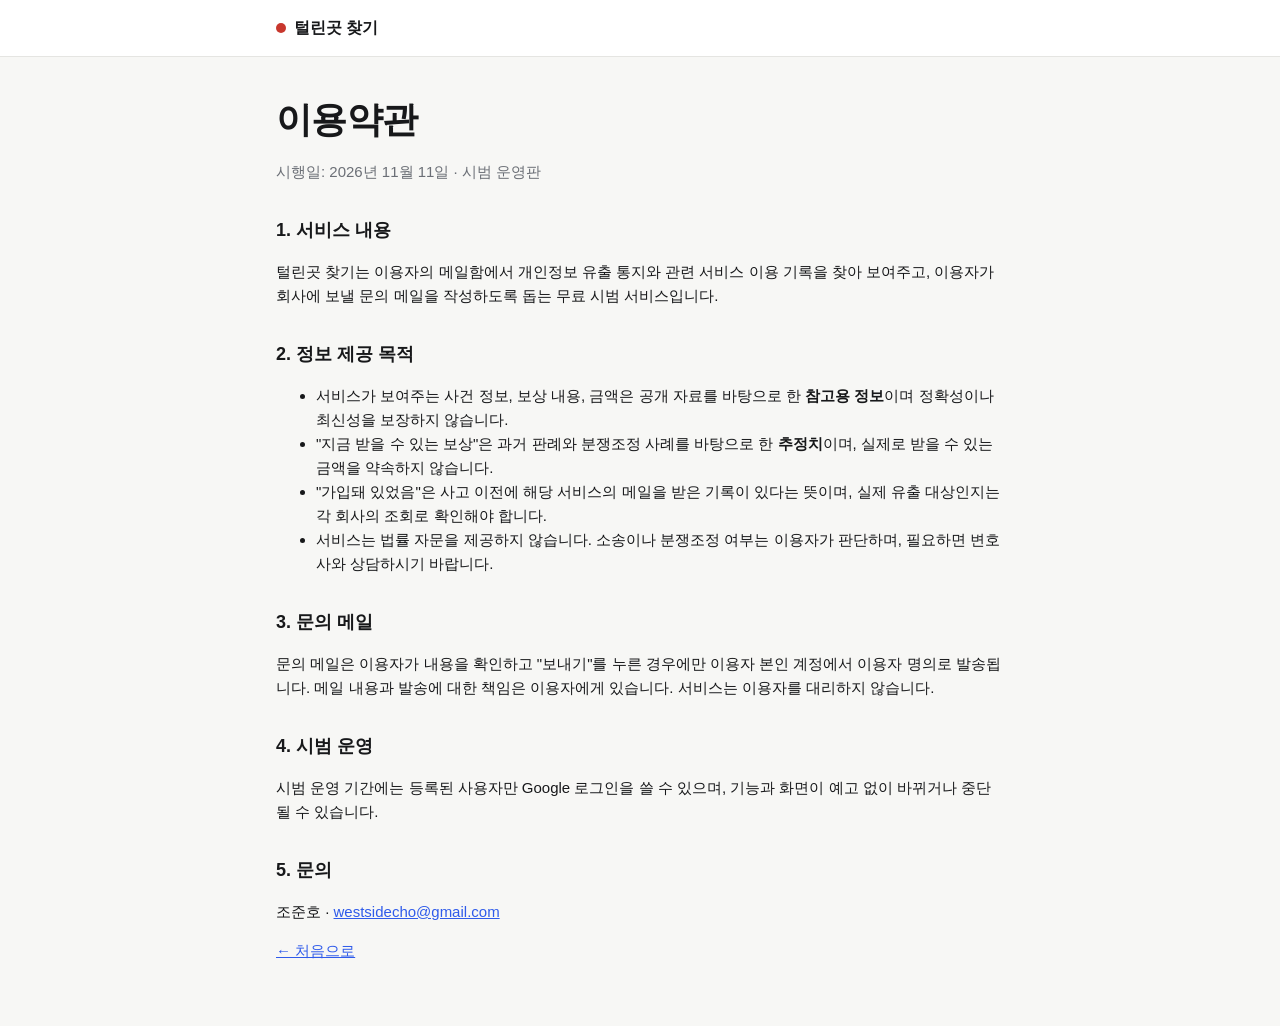
==== terms.html @ cf5280b8 "털린곳 찾기 시범 운영판 Co-Authored-By: Claude Opus 5.5 <noreply@anthropic.com>" ====
<!doctype html>
<html lang="ko">
<head>
  <meta charset="utf-8" />
  <meta name="viewport" content="width=device-width, initial-scale=1" />
  <title>이용약관 · 털린곳 찾기</title>
  <link rel="stylesheet" href="styles.css" />
</head>
<body>
  <header class="top"><div class="wrap top-inner"><a class="brand" href="./"><span class="dot"></span>털린곳 찾기</a></div></header>
  <main class="wrap doc">
    <h1>이용약관</h1>
    <p class="muted">시행일: 2026년 11월 11일 · 시범 운영판</p>

    <h2>1. 서비스 내용</h2>
    <p>털린곳 찾기는 이용자의 메일함에서 개인정보 유출 통지와 관련 서비스 이용 기록을 찾아 보여주고, 이용자가 회사에 보낼 문의 메일을 작성하도록 돕는 무료 시범 서비스입니다.</p>

    <h2>2. 정보 제공 목적</h2>
    <ul>
      <li>서비스가 보여주는 사건 정보, 보상 내용, 금액은 공개 자료를 바탕으로 한 <b>참고용 정보</b>이며 정확성이나 최신성을 보장하지 않습니다.</li>
      <li>"지금 받을 수 있는 보상"은 과거 판례와 분쟁조정 사례를 바탕으로 한 <b>추정치</b>이며, 실제로 받을 수 있는 금액을 약속하지 않습니다.</li>
      <li>"가입돼 있었음"은 사고 이전에 해당 서비스의 메일을 받은 기록이 있다는 뜻이며, 실제 유출 대상인지는 각 회사의 조회로 확인해야 합니다.</li>
      <li>서비스는 법률 자문을 제공하지 않습니다. 소송이나 분쟁조정 여부는 이용자가 판단하며, 필요하면 변호사와 상담하시기 바랍니다.</li>
    </ul>

    <h2>3. 문의 메일</h2>
    <p>문의 메일은 이용자가 내용을 확인하고 "보내기"를 누른 경우에만 이용자 본인 계정에서 이용자 명의로 발송됩니다. 메일 내용과 발송에 대한 책임은 이용자에게 있습니다. 서비스는 이용자를 대리하지 않습니다.</p>

    <h2>4. 시범 운영</h2>
    <p>시범 운영 기간에는 등록된 사용자만 Google 로그인을 쓸 수 있으며, 기능과 화면이 예고 없이 바뀌거나 중단될 수 있습니다.</p>

    <h2>5. 문의</h2>
    <p>조준호 · <a href="mailto:westsidecho@gmail.com">westsidecho@gmail.com</a></p>
    <p><a href="./">← 처음으로</a></p>
  </main>
</body>
</html>
---- styles.css ----
:root {
  --bg: #f7f7f5;
  --surface: #ffffff;
  --text: #17181a;
  --muted: #6b6f76;
  --line: #e5e5e2;
  --accent: #2f5bea;
  --accent-ink: #ffffff;
  --red: #c8372d;
  --red-bg: #fdeceb;
  --amber: #a86400;
  --amber-bg: #fdf3e2;
  --green: #1f7a4d;
  --green-bg: #e7f5ee;
  --gray-bg: #f0f0ee;
  --radius: 12px;
}
@media (prefers-color-scheme: dark) {
  :root {
    --bg: #121315;
    --surface: #1b1c1f;
    --text: #ecedee;
    --muted: #9a9ea6;
    --line: #2c2e33;
    --accent: #6b8cff;
    --accent-ink: #0d0f14;
    --red: #ff8077;
    --red-bg: #3a1d1b;
    --amber: #f0b45a;
    --amber-bg: #34280f;
    --green: #6fd3a0;
    --green-bg: #15301f;
    --gray-bg: #24262a;
  }
}
* { box-sizing: border-box; }
body {
  margin: 0;
  background: var(--bg);
  color: var(--text);
  font-family: "Pretendard", -apple-system, BlinkMacSystemFont, "Apple SD Gothic Neo", "Noto Sans KR", sans-serif;
  line-height: 1.6;
  -webkit-font-smoothing: antialiased;
}
.wrap { max-width: 760px; margin: 0 auto; padding: 0 16px; }
.top { border-bottom: 1px solid var(--line); background: var(--surface); }
.top-inner { display: flex; align-items: center; justify-content: space-between; height: 56px; }
.brand { font-weight: 700; display: flex; align-items: center; gap: 8px; }
.dot { width: 10px; height: 10px; border-radius: 50%; background: var(--red); }
.link { background: none; border: 0; color: var(--muted); cursor: pointer; font: inherit; }

.hero { padding: 56px 0 40px; }
.eyebrow { color: var(--accent); font-weight: 600; font-size: 14px; margin: 0 0 8px; }
h1 { font-size: clamp(26px, 5vw, 36px); line-height: 1.3; margin: 0 0 16px; letter-spacing: -0.02em; }
h2 { font-size: 20px; margin: 40px 0 16px; }
.lead { color: var(--muted); font-size: 17px; margin: 0 0 28px; }
.cta { display: flex; gap: 10px; flex-wrap: wrap; }
.btn { font: inherit; font-weight: 600; border-radius: 10px; padding: 12px 18px; cursor: pointer; border: 1px solid var(--line); background: var(--surface); color: var(--text); }
.btn.primary { background: var(--accent); color: var(--accent-ink); border-color: var(--accent); }
.btn.ghost { background: transparent; }
.btn.small { padding: 6px 10px; font-size: 13px; }
.promise { margin: 28px 0 0; padding: 0; list-style: none; color: var(--muted); font-size: 14px; }
.promise li { padding-left: 18px; position: relative; margin: 4px 0; }
.promise li::before { content: "✓"; position: absolute; left: 0; color: var(--green); }
.warn { margin-top: 20px; padding: 12px 14px; border-radius: 10px; background: var(--amber-bg); color: var(--amber); font-size: 14px; }
.muted { color: var(--muted); }
.small { font-size: 13px; }

.bar { height: 8px; border-radius: 4px; background: var(--gray-bg); overflow: hidden; }
.bar-fill { height: 100%; width: 0; background: var(--accent); transition: width .3s; }

.summary { padding: 32px 0 8px; }
.summary h1 { margin-bottom: 12px; }
.stats { display: grid; grid-template-columns: repeat(3, 1fr); gap: 10px; margin-top: 20px; }
.stat { background: var(--surface); border: 1px solid var(--line); border-radius: var(--radius); padding: 14px; }
.stat b { display: block; font-size: 26px; line-height: 1.2; }
.stat span { color: var(--muted); font-size: 13px; }

.group h2 { display: flex; align-items: baseline; gap: 8px; }
.group h2 small { color: var(--muted); font-weight: 400; font-size: 14px; }
.card { background: var(--surface); border: 1px solid var(--line); border-radius: var(--radius); padding: 16px; margin-bottom: 10px; }
.card-head { display: flex; justify-content: space-between; gap: 10px; align-items: flex-start; }
.card-title { font-weight: 700; font-size: 17px; }
.card-sub { color: var(--muted); font-size: 13px; }
.tag { font-size: 12px; font-weight: 600; padding: 3px 8px; border-radius: 999px; white-space: nowrap; }
.tag.red { background: var(--red-bg); color: var(--red); }
.tag.amber { background: var(--amber-bg); color: var(--amber); }
.tag.green { background: var(--green-bg); color: var(--green); }
.tag.gray { background: var(--gray-bg); color: var(--muted); }
.evidence { margin: 10px 0 0; font-size: 14px; }
.evidence .q { color: var(--muted); }
.items { font-size: 14px; margin: 6px 0 0; }
.comp { margin-top: 10px; padding: 10px 12px; border-radius: 8px; font-size: 14px; }
.comp.open { background: var(--green-bg); color: var(--green); }
.comp.closed { background: var(--gray-bg); color: var(--muted); }
.todo { margin: 10px 0 0; padding-left: 18px; font-size: 14px; }
.actions { display: flex; gap: 8px; flex-wrap: wrap; margin-top: 12px; }
.fine { color: var(--muted); font-size: 13px; margin: 28px 0 16px; }

dialog { border: 1px solid var(--line); border-radius: var(--radius); background: var(--surface); color: var(--text); padding: 0; width: min(480px, calc(100vw - 32px)); }
dialog::backdrop { background: rgba(0,0,0,.35); }
.dlg { padding: 20px; }
.dlg h3 { margin: 0 0 12px; }
.dlg label { font-weight: 600; font-size: 14px; }
.dlg input { width: 100%; font: inherit; padding: 10px 12px; margin: 6px 0; border-radius: 8px; border: 1px solid var(--line); background: var(--bg); color: var(--text); }
.dlg-actions { display: flex; justify-content: flex-end; gap: 8px; margin-top: 12px; }

.hero-money { display: grid; grid-template-columns: 1fr 1fr; gap: 12px; margin-top: 12px; }
.hm { border-radius: 16px; padding: 20px; border: 1px solid var(--line); background: var(--surface); }
.hm.missed { background: var(--red-bg); border-color: transparent; }
.hm.claim { background: var(--green-bg); border-color: transparent; }
.hm-label { font-size: 14px; font-weight: 600; }
.hm.missed .hm-label, .hm.missed .hm-num { color: var(--red); }
.hm.claim .hm-label, .hm.claim .hm-num { color: var(--green); }
.hm-num { display: block; font-size: clamp(30px, 6vw, 40px); line-height: 1.2; margin: 6px 0 8px; letter-spacing: -0.02em; }
.hm-num small { font-size: 16px; font-weight: 600; }
.hm p { margin: 0 0 10px; font-size: 14px; color: var(--text); opacity: .8; }
.chips { list-style: none; margin: 0; padding: 0; font-size: 14px; }
.chips li { padding: 4px 0; border-top: 1px solid rgba(0,0,0,.06); }
.chips li span { color: var(--muted); font-size: 12px; }
.why summary { cursor: pointer; list-style: none; display: flex; align-items: baseline; gap: 6px; }
.why summary::-webkit-details-marker { display: none; }
.why-hint { margin-left: auto; font-size: 12px; color: var(--green); }
.why-hint::after { content: " ▾"; }
.why[open] .why-hint::after { content: " ▴"; }
.why-basis { margin: 6px 0 4px !important; font-weight: 600; font-size: 13px !important; color: var(--green) !important; opacity: 1 !important; }
.why ul { margin: 0 0 6px; padding-left: 18px; font-size: 13px; color: var(--text); opacity: .85; }
.why ul li { border: 0; padding: 2px 0; }
.help { display: flex; gap: 16px; align-items: center; justify-content: space-between; margin-top: 12px; padding: 18px 20px; border-radius: 16px; background: var(--surface); border: 1px solid var(--line); }
.help p { margin: 4px 0 0; color: var(--muted); font-size: 14px; }
.help .btn { white-space: nowrap; }
.money { margin: 10px 0 0; display: grid; gap: 6px; }
.mrow { display: grid; grid-template-columns: auto auto 1fr; gap: 10px; align-items: baseline; padding: 8px 12px; border-radius: 8px; font-size: 14px; }
.mrow b { font-size: 16px; }
.mrow em { font-style: normal; color: var(--muted); font-size: 13px; }
.mrow.missed { background: var(--red-bg); }
.mrow.missed span, .mrow.missed b { color: var(--red); }
.mrow.claim, .mrow.open { background: var(--green-bg); }
.mrow.claim span, .mrow.claim b, .mrow.open span, .mrow.open b { color: var(--green); }
.steps { padding-left: 18px; margin: 0 0 16px; font-size: 14px; }
.steps li { margin: 6px 0; }
.steps b { margin-right: 4px; }
@media (max-width: 600px) {
  .hero-money { grid-template-columns: 1fr; }
  .help { flex-direction: column; align-items: stretch; }
  .mrow { grid-template-columns: 1fr; gap: 2px; }
}

#dlg-help { width: min(720px, calc(100vw - 32px)); max-height: calc(100vh - 48px); }
.dlg.wide { display: flex; flex-direction: column; gap: 10px; }
.dlg-top { display: flex; justify-content: space-between; align-items: flex-start; gap: 12px; }
.dlg-top h3 { margin: 0; }
.dlg-top p { margin: 2px 0 0; }
#help-actions, #step-actions { position: sticky; bottom: 0; background: var(--surface); padding: 12px 0 4px; margin: 0; border-top: 1px solid var(--line); }
.step-bar { font-size: 13px; font-weight: 600; color: var(--accent); }
#mail-list { display: grid; gap: 8px; }
.draft { border: 1px solid var(--line); border-radius: 10px; padding: 10px 14px; background: var(--bg); }
.draft summary { cursor: pointer; display: flex; gap: 8px; align-items: center; flex-wrap: wrap; }
.draft.sent { opacity: .7; }
.draft label { display: block; font-size: 12px; font-weight: 600; color: var(--muted); margin-top: 10px; }
.draft input, .draft textarea { width: 100%; font: inherit; font-size: 14px; padding: 8px 10px; margin-top: 4px; border-radius: 8px; border: 1px solid var(--line); background: var(--surface); color: var(--text); }
.draft textarea { resize: vertical; line-height: 1.6; }

.tracker { margin-top: 8px; }
.tracker h2 { display: flex; align-items: center; gap: 8px; }
.tracker .new { background: var(--green-bg); color: var(--green); font-size: 13px; font-weight: 600; padding: 2px 8px; border-radius: 999px; }
.trow { background: var(--surface); border: 1px solid var(--line); border-radius: var(--radius); padding: 14px 16px; margin-bottom: 8px; }
.trow .evidence { margin-top: 8px; }
a.btn { text-decoration: none; display: inline-block; }

.trial { margin-top: 16px; font-size: 13px; color: var(--muted); }
.foot { display: flex; gap: 16px; flex-wrap: wrap; padding: 32px 16px 40px; font-size: 13px; color: var(--muted); border-top: 1px solid var(--line); margin-top: 40px; }
.foot a, .doc a { color: var(--accent); }
a.brand { color: var(--text); text-decoration: none; }
.doc { padding-bottom: 48px; }
.doc h1 { margin-top: 40px; }
.doc h2 { font-size: 18px; margin: 32px 0 10px; }
.doc p, .doc li { font-size: 15px; }
.doc table { width: 100%; border-collapse: collapse; font-size: 14px; display: block; overflow-x: auto; }
.doc th, .doc td { border: 1px solid var(--line); padding: 8px 10px; text-align: left; vertical-align: top; }
.doc th { background: var(--gray-bg); }

.toast { position: fixed; left: 50%; bottom: 24px; transform: translateX(-50%); background: var(--text); color: var(--bg); padding: 10px 16px; border-radius: 10px; font-size: 14px; }

@media (max-width: 520px) {
  .stats { grid-template-columns: 1fr; }
  .card-head { flex-direction: column; }
}
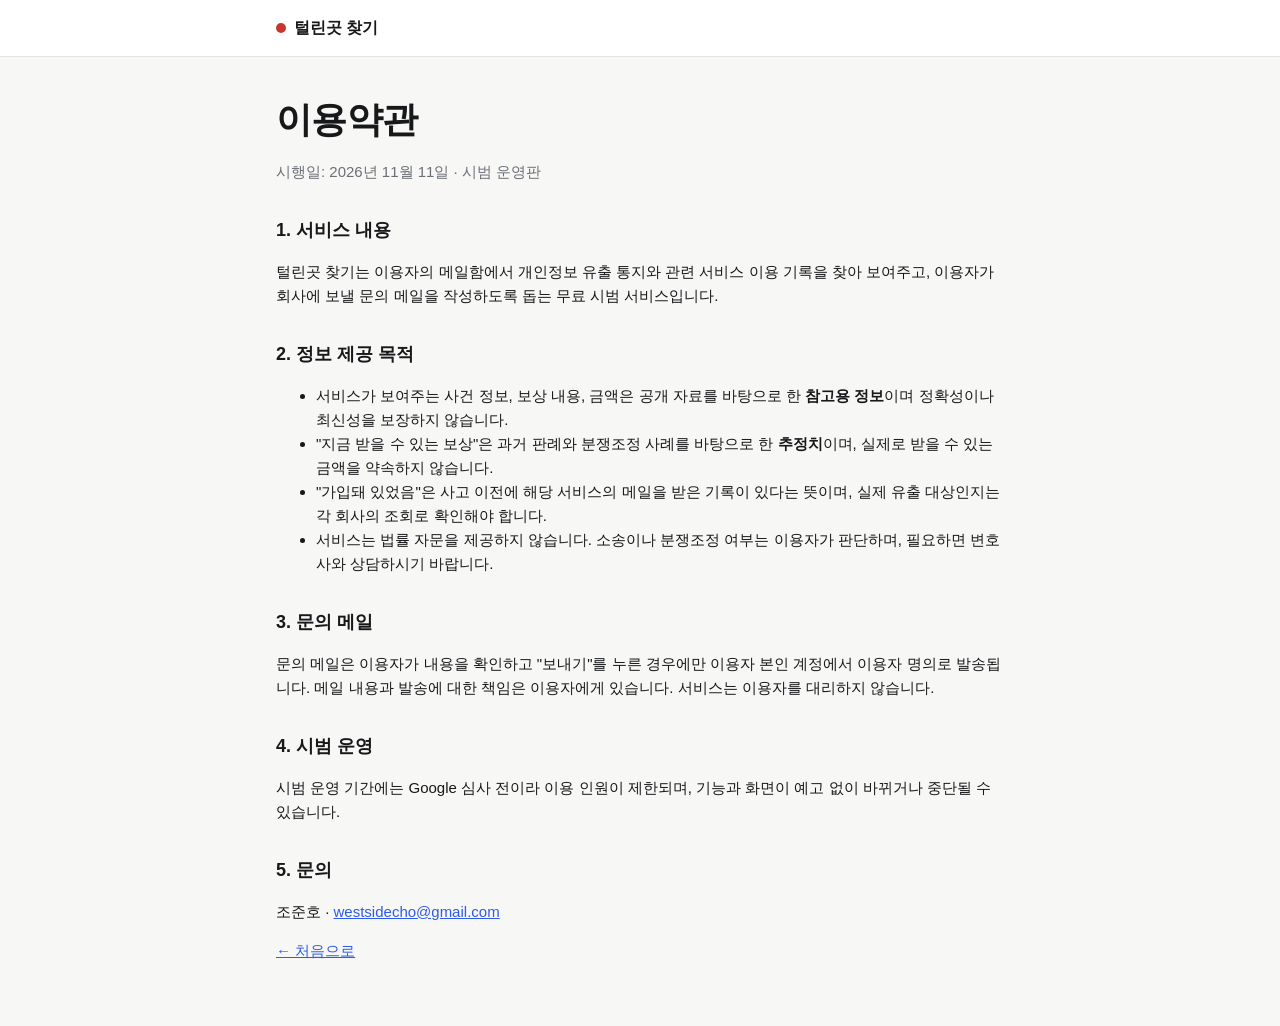
==== commit 5b1897ab: "공개 시범 운영 안내 문구 Co-Authored-By: Claude Opus 5.5 <noreply@anthropic.com>" ====
--- a/terms.html
+++ b/terms.html
@@ -27,7 +27,7 @@
     <p>문의 메일은 이용자가 내용을 확인하고 "보내기"를 누른 경우에만 이용자 본인 계정에서 이용자 명의로 발송됩니다. 메일 내용과 발송에 대한 책임은 이용자에게 있습니다. 서비스는 이용자를 대리하지 않습니다.</p>
 
     <h2>4. 시범 운영</h2>
-    <p>시범 운영 기간에는 등록된 사용자만 Google 로그인을 쓸 수 있으며, 기능과 화면이 예고 없이 바뀌거나 중단될 수 있습니다.</p>
+    <p>시범 운영 기간에는 Google 심사 전이라 이용 인원이 제한되며, 기능과 화면이 예고 없이 바뀌거나 중단될 수 있습니다.</p>
 
     <h2>5. 문의</h2>
     <p>조준호 · <a href="mailto:westsidecho@gmail.com">westsidecho@gmail.com</a></p>
